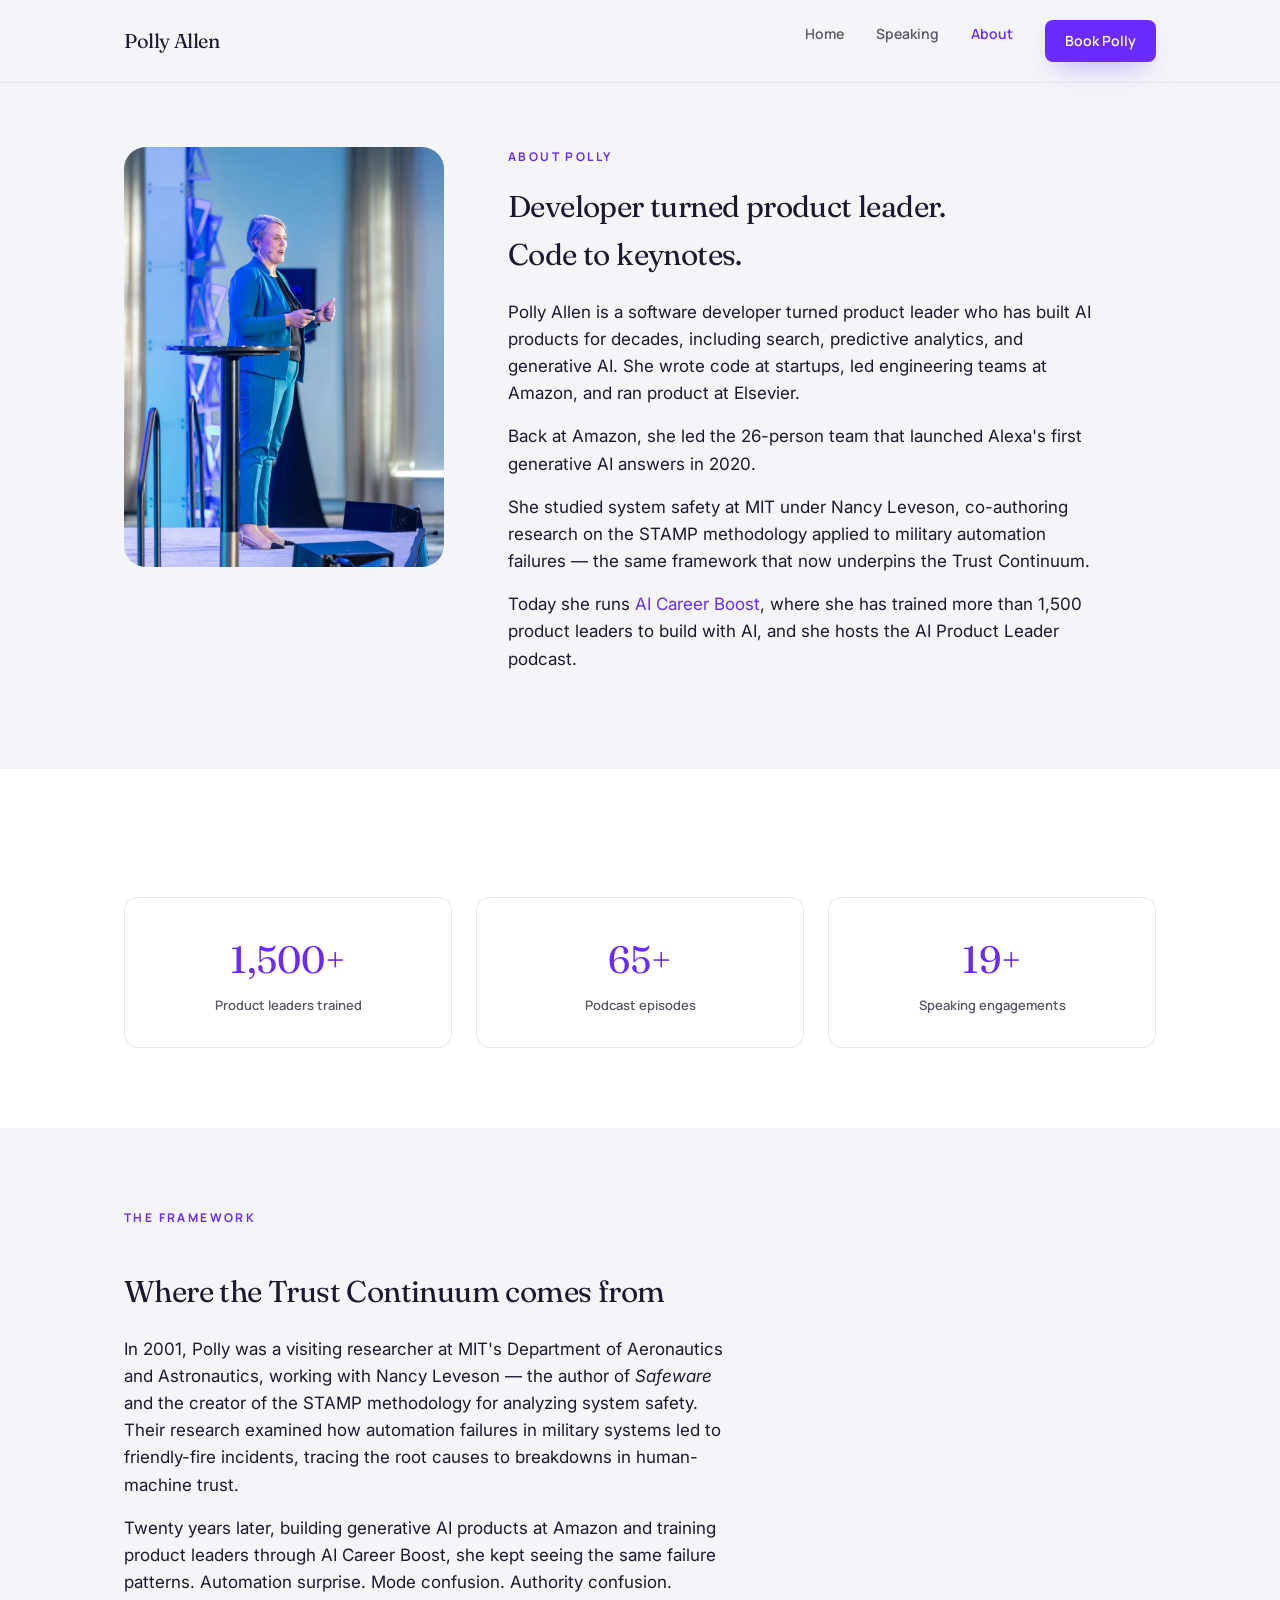
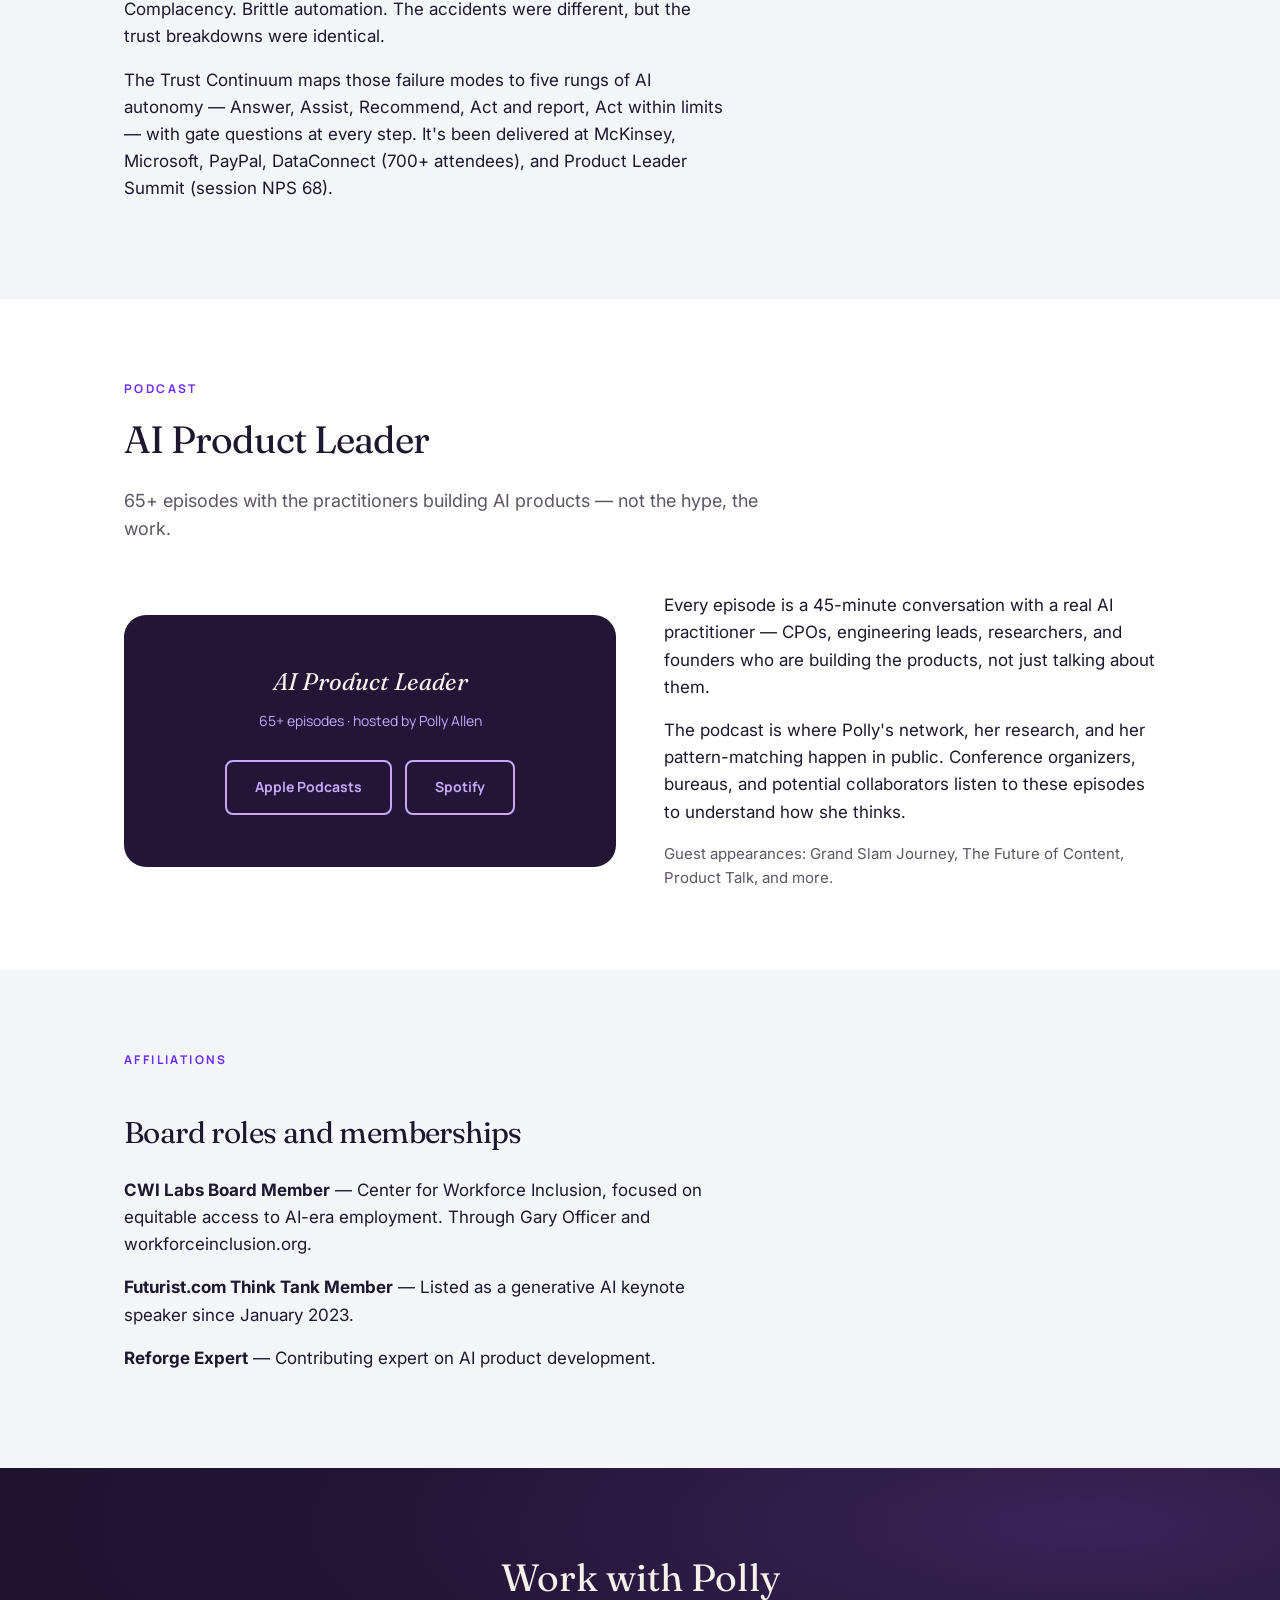
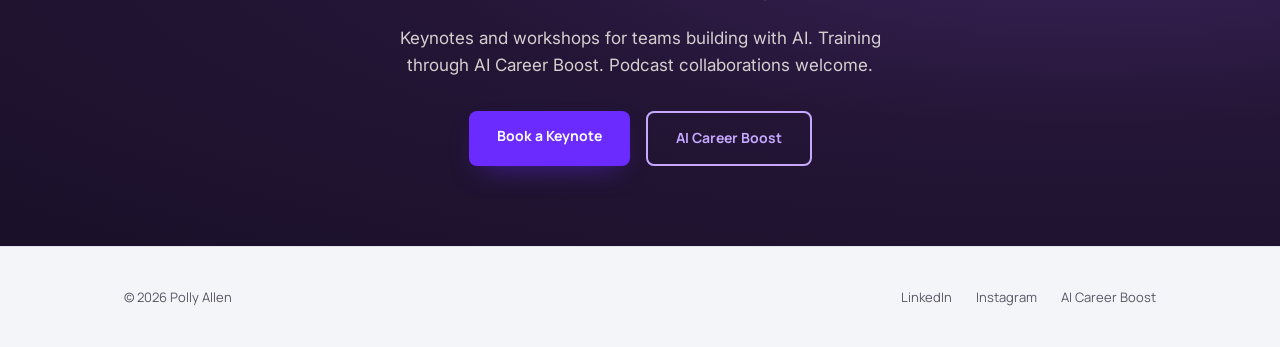
==== about.html @ 62268a63 "Initial pollymallen.com speaker site 3-page static site: Home, Speaking, About. ACB design system ad" ====
<!DOCTYPE html>
<html lang="en">
<head>
  <meta charset="UTF-8">
  <meta name="viewport" content="width=device-width, initial-scale=1.0">
  <title>About — Polly Allen</title>
  <meta name="description" content="Polly Allen: software developer turned product leader, MIT system safety researcher, Alexa AI team lead, and host of the AI Product Leader podcast.">
  <link rel="stylesheet" href="css/style.css">
</head>
<body>

  <!-- Nav -->
  <nav class="site-nav">
    <div class="wrap">
      <a href="index.html" class="site-nav__name">Polly Allen</a>
      <ul class="site-nav__links">
        <li><a href="index.html">Home</a></li>
        <li><a href="speaking.html">Speaking</a></li>
        <li><a href="about.html" class="active">About</a></li>
        <li><a href="mailto:speaking@pollymallen.com" class="btn btn-primary" style="padding:10px 20px; color:#fff;">Book Polly</a></li>
      </ul>
    </div>
  </nav>

  <!-- About hero -->
  <section class="section" style="padding-top:64px;">
    <div class="wrap">
      <div class="about-hero">
        <img src="img/polly-speaking.jpg" alt="Polly Allen" class="about-hero__photo">
        <div class="about-content">
          <p class="section__eyebrow">About Polly</p>
          <h2 style="margin-top:8px;">Developer turned product leader. <br>Code to keynotes.</h2>
          <p>Polly Allen is a software developer turned product leader who has built AI products for decades, including search, predictive analytics, and generative AI. She wrote code at startups, led engineering teams at Amazon, and ran product at Elsevier.</p>
          <p>Back at Amazon, she led the 26-person team that launched Alexa's first generative AI answers in 2020.</p>
          <p>She studied system safety at MIT under Nancy Leveson, co-authoring research on the STAMP methodology applied to military automation failures — the same framework that now underpins the Trust Continuum.</p>
          <p>Today she runs <a href="https://aicareerboost.com">AI Career Boost</a>, where she has trained more than 1,500 product leaders to build with AI, and she hosts the AI Product Leader podcast.</p>
        </div>
      </div>
    </div>
  </section>

  <!-- Credentials -->
  <section class="section section--alt">
    <div class="wrap">
      <div class="credentials-grid">
        <div class="credential">
          <div class="number">1,500+</div>
          <div class="label">Product leaders trained</div>
        </div>
        <div class="credential">
          <div class="number">65+</div>
          <div class="label">Podcast episodes</div>
        </div>
        <div class="credential">
          <div class="number">19+</div>
          <div class="label">Speaking engagements</div>
        </div>
      </div>
    </div>
  </section>

  <!-- The Trust Continuum origin -->
  <section class="section">
    <div class="wrap">
      <div class="about-content" style="max-width:720px;">
        <p class="section__eyebrow">The Framework</p>
        <h2>Where the Trust Continuum comes from</h2>
        <p>In 2001, Polly was a visiting researcher at MIT's Department of Aeronautics and Astronautics, working with Nancy Leveson — the author of <em>Safeware</em> and the creator of the STAMP methodology for analyzing system safety. Their research examined how automation failures in military systems led to friendly-fire incidents, tracing the root causes to breakdowns in human-machine trust.</p>
        <p>Twenty years later, building generative AI products at Amazon and training product leaders through AI Career Boost, she kept seeing the same failure patterns. Automation surprise. Mode confusion. Authority confusion. Complacency. Brittle automation. The accidents were different, but the trust breakdowns were identical.</p>
        <p>The Trust Continuum maps those failure modes to five rungs of AI autonomy — Answer, Assist, Recommend, Act and report, Act within limits — with gate questions at every step. It's been delivered at McKinsey, Microsoft, PayPal, DataConnect (700+ attendees), and Product Leader Summit (session NPS 68).</p>
      </div>
    </div>
  </section>

  <!-- Podcast -->
  <section class="section section--alt">
    <div class="wrap">
      <p class="section__eyebrow">Podcast</p>
      <h2>AI Product Leader</h2>
      <p class="section__lead">65+ episodes with the practitioners building AI products — not the hype, the work.</p>

      <div class="podcast-feature">
        <div class="podcast-feature__art">
          <p class="title">AI Product Leader</p>
          <p class="eps">65+ episodes · hosted by Polly Allen</p>
          <div style="margin-top:24px;">
            <a href="https://podcasts.apple.com/podcast/ai-product-leader" target="_blank" rel="noopener" class="btn btn-outline" style="margin:4px;">Apple Podcasts</a>
            <a href="https://open.spotify.com/show/ai-product-leader" target="_blank" rel="noopener" class="btn btn-outline" style="margin:4px;">Spotify</a>
          </div>
        </div>
        <div>
          <p style="margin-bottom:16px;">Every episode is a 45-minute conversation with a real AI practitioner — CPOs, engineering leads, researchers, and founders who are building the products, not just talking about them.</p>
          <p style="margin-bottom:16px;">The podcast is where Polly's network, her research, and her pattern-matching happen in public. Conference organizers, bureaus, and potential collaborators listen to these episodes to understand how she thinks.</p>
          <p style="color:var(--muted); font-size:0.9375rem;">Guest appearances: Grand Slam Journey, The Future of Content, Product Talk, and more.</p>
        </div>
      </div>
    </div>
  </section>

  <!-- Board + credentials -->
  <section class="section">
    <div class="wrap">
      <div class="about-content" style="max-width:720px;">
        <p class="section__eyebrow">Affiliations</p>
        <h2>Board roles and memberships</h2>
        <p><strong>CWI Labs Board Member</strong> — Center for Workforce Inclusion, focused on equitable access to AI-era employment. Through Gary Officer and workforceinclusion.org.</p>
        <p><strong>Futurist.com Think Tank Member</strong> — Listed as a generative AI keynote speaker since January 2023.</p>
        <p><strong>Reforge Expert</strong> — Contributing expert on AI product development.</p>
      </div>
    </div>
  </section>

  <!-- CTA -->
  <section class="cta-banner">
    <div class="wrap">
      <h2>Work with Polly</h2>
      <p>Keynotes and workshops for teams building with AI. Training through AI Career Boost. Podcast collaborations welcome.</p>
      <div class="btn-group">
        <a href="mailto:speaking@pollymallen.com" class="btn btn-primary">Book a Keynote</a>
        <a href="https://aicareerboost.com" class="btn btn-outline" target="_blank" rel="noopener">AI Career Boost</a>
      </div>
    </div>
  </section>

  <!-- Footer -->
  <footer class="site-footer">
    <div class="wrap">
      <span>&copy; 2026 Polly Allen</span>
      <ul class="site-footer__links">
        <li><a href="https://www.linkedin.com/in/pollymallen/" target="_blank" rel="noopener">LinkedIn</a></li>
        <li><a href="https://www.instagram.com/pollymallen/" target="_blank" rel="noopener">Instagram</a></li>
        <li><a href="https://aicareerboost.com" target="_blank" rel="noopener">AI Career Boost</a></li>
      </ul>
    </div>
  </footer>

</body>
</html>
---- css/style.css ----
/* ============================================================
   pollymallen.com — Speaker Site
   Uses AI Career Boost design tokens adapted for personal brand.
   ============================================================ */

@import url('https://fonts.googleapis.com/css2?family=Fraunces:ital,opsz,wght@0,9..144,300..700;1,9..144,400..600&family=Manrope:wght@400;500;600;700;800&family=Inter:wght@400;500;600&display=swap');

:root {
  --violet:        #6b2bff;
  --violet-press:  #5a1fe0;
  --lilac:         #c6a8ff;
  --apricot:       #ee8a5c;
  --plum:          #241536;
  --plum-deep:     #1a1029;
  --plum-lift:     #3a2359;
  --cream:         #f4f0ea;

  --canvas:        #f3f5f8;
  --surface:       #ffffff;
  --ink:           #1e1730;
  --muted:         #5b5566;
  --border:        #e3e6ec;

  --font-display: 'Fraunces', Georgia, serif;
  --font-ui:      'Manrope', system-ui, sans-serif;
  --font-body:    'Inter', system-ui, sans-serif;

  --shadow-cta: 0 12px 28px -12px rgba(107, 43, 255, 0.5);
  --shadow-card: 0 24px 56px -30px rgba(30, 23, 48, 0.25);

  --r-sm:   8px;
  --r-md:   14px;
  --r-lg:   22px;

  --maxw: 1080px;
}

/* ---------- Reset ---------- */
*, *::before, *::after { box-sizing: border-box; margin: 0; padding: 0; }

body {
  background: var(--canvas);
  color: var(--ink);
  font-family: var(--font-body);
  font-size: 1.0625rem;
  line-height: 1.6;
  -webkit-font-smoothing: antialiased;
}

img { max-width: 100%; height: auto; display: block; }
a { color: var(--violet); text-decoration: none; }
a:hover { color: var(--violet-press); }

.wrap { max-width: var(--maxw); margin: 0 auto; padding: 0 24px; }

/* ---------- Nav ---------- */
.site-nav {
  padding: 20px 0;
  border-bottom: 1px solid var(--border);
  background: var(--canvas);
  position: sticky;
  top: 0;
  z-index: 100;
}
.site-nav .wrap {
  display: flex;
  align-items: center;
  justify-content: space-between;
}
.site-nav__name {
  font-family: var(--font-display);
  font-size: 1.25rem;
  font-weight: 400;
  color: var(--ink);
  letter-spacing: -0.02em;
}
.site-nav__links {
  display: flex;
  gap: 32px;
  list-style: none;
}
.site-nav__links a {
  font-family: var(--font-ui);
  font-size: 0.875rem;
  font-weight: 600;
  color: var(--muted);
  transition: color 0.15s;
}
.site-nav__links a:hover,
.site-nav__links a.active { color: var(--violet); }

/* ---------- Hero (depth surface) ---------- */
.hero {
  background: radial-gradient(120% 120% at 85% 15%,
              var(--plum-lift) 0%, var(--plum) 45%, var(--plum-deep) 100%);
  color: var(--cream);
  padding: 96px 0 80px;
}
.hero__inner {
  display: grid;
  grid-template-columns: 1fr 380px;
  gap: 64px;
  align-items: center;
}
.hero__eyebrow {
  font-family: var(--font-ui);
  font-weight: 700;
  font-size: 0.75rem;
  letter-spacing: 0.2em;
  text-transform: uppercase;
  color: var(--lilac);
  margin-bottom: 16px;
}
.hero h1 {
  font-family: var(--font-display);
  font-size: 3rem;
  font-weight: 400;
  line-height: 1.15;
  letter-spacing: -0.02em;
  margin-bottom: 24px;
}
.hero h1 em {
  font-style: italic;
  color: var(--lilac);
}
.hero__sub {
  font-size: 1.125rem;
  line-height: 1.7;
  color: rgba(244, 240, 234, 0.85);
  margin-bottom: 32px;
  max-width: 540px;
}
.hero__photo {
  border-radius: var(--r-lg);
  object-fit: cover;
  width: 380px;
  height: 480px;
  box-shadow: 0 32px 64px -20px rgba(0,0,0,0.4);
}

/* ---------- Buttons ---------- */
.btn {
  display: inline-block;
  font-family: var(--font-ui);
  font-weight: 700;
  font-size: 0.875rem;
  padding: 14px 28px;
  border-radius: var(--r-sm);
  cursor: pointer;
  transition: all 0.15s;
  border: 0;
  text-decoration: none;
}
.btn-primary {
  background: var(--violet);
  color: #fff;
  box-shadow: var(--shadow-cta);
}
.btn-primary:hover { background: var(--violet-press); color: #fff; }
.btn-outline {
  background: transparent;
  color: var(--lilac);
  border: 2px solid var(--lilac);
}
.btn-outline:hover {
  background: var(--lilac);
  color: var(--plum);
}
.btn-outline-dark {
  background: transparent;
  color: var(--violet);
  border: 2px solid var(--violet);
}
.btn-outline-dark:hover {
  background: var(--violet);
  color: #fff;
}

/* ---------- Section structure ---------- */
.section {
  padding: 80px 0;
}
.section--alt {
  background: var(--surface);
}
.section__eyebrow {
  font-family: var(--font-ui);
  font-weight: 700;
  font-size: 0.75rem;
  letter-spacing: 0.2em;
  text-transform: uppercase;
  color: var(--violet);
  margin-bottom: 12px;
}
.section h2 {
  font-family: var(--font-display);
  font-size: 2.375rem;
  font-weight: 400;
  letter-spacing: -0.02em;
  margin-bottom: 16px;
}
.section__lead {
  font-size: 1.125rem;
  color: var(--muted);
  max-width: 640px;
  margin-bottom: 48px;
}

/* ---------- Logos wall ---------- */
.logos {
  padding: 56px 0;
  border-bottom: 1px solid var(--border);
}
.logos__label {
  text-align: center;
  font-family: var(--font-ui);
  font-weight: 700;
  font-size: 0.6875rem;
  letter-spacing: 0.15em;
  text-transform: uppercase;
  color: var(--muted);
  margin-bottom: 32px;
}
.logos__grid {
  display: flex;
  flex-wrap: wrap;
  justify-content: center;
  gap: 40px 48px;
  align-items: center;
}
.logos__grid span {
  font-family: var(--font-ui);
  font-weight: 700;
  font-size: 0.9375rem;
  color: var(--muted);
  opacity: 0.7;
  white-space: nowrap;
}

/* ---------- Quotes ---------- */
.quotes-grid {
  display: grid;
  grid-template-columns: repeat(2, 1fr);
  gap: 32px;
}
.quote-card {
  background: var(--surface);
  border: 1px solid var(--border);
  border-radius: var(--r-md);
  padding: 32px;
}
.quote-card blockquote {
  font-family: var(--font-display);
  font-size: 1.125rem;
  font-style: italic;
  line-height: 1.6;
  color: var(--ink);
  margin-bottom: 16px;
}
.quote-card cite {
  font-family: var(--font-ui);
  font-size: 0.8125rem;
  font-style: normal;
  color: var(--muted);
}

/* ---------- Reel section ---------- */
.reel-section {
  background: radial-gradient(120% 120% at 85% 15%,
              var(--plum-lift) 0%, var(--plum) 45%, var(--plum-deep) 100%);
  color: var(--cream);
  padding: 80px 0;
}
.reel-placeholder {
  background: rgba(255,255,255,0.06);
  border: 2px dashed rgba(198, 168, 255, 0.3);
  border-radius: var(--r-lg);
  padding: 80px 40px;
  text-align: center;
  max-width: 720px;
  margin: 0 auto;
}
.reel-placeholder p {
  font-family: var(--font-ui);
  font-size: 0.875rem;
  color: var(--lilac);
  opacity: 0.7;
}
.reel-placeholder .reel-title {
  font-family: var(--font-display);
  font-size: 1.5rem;
  color: var(--cream);
  margin-bottom: 8px;
  opacity: 1;
}

/* ---------- Speaking table ---------- */
.engagements-table {
  width: 100%;
  border-collapse: collapse;
  font-size: 0.9375rem;
}
.engagements-table thead {
  font-family: var(--font-ui);
  font-weight: 700;
  font-size: 0.75rem;
  letter-spacing: 0.1em;
  text-transform: uppercase;
  color: var(--muted);
  text-align: left;
}
.engagements-table th {
  padding: 12px 16px;
  border-bottom: 2px solid var(--border);
}
.engagements-table td {
  padding: 14px 16px;
  border-bottom: 1px solid var(--border);
  vertical-align: top;
}
.engagements-table tbody tr:hover {
  background: rgba(107, 43, 255, 0.03);
}
.engagements-table .highlight {
  font-weight: 600;
}

/* ---------- Talk cards ---------- */
.talks-grid {
  display: grid;
  grid-template-columns: repeat(2, 1fr);
  gap: 32px;
}
.talk-card {
  background: var(--surface);
  border: 1px solid var(--border);
  border-radius: var(--r-md);
  padding: 36px;
}
.talk-card h3 {
  font-family: var(--font-display);
  font-size: 1.375rem;
  font-weight: 400;
  margin-bottom: 8px;
}
.talk-card .audience {
  font-family: var(--font-ui);
  font-weight: 600;
  font-size: 0.75rem;
  letter-spacing: 0.1em;
  text-transform: uppercase;
  color: var(--violet);
  margin-bottom: 12px;
}
.talk-card p {
  color: var(--muted);
  font-size: 0.9375rem;
}

/* ---------- About page ---------- */
.about-hero {
  display: grid;
  grid-template-columns: 320px 1fr;
  gap: 64px;
  align-items: start;
}
.about-hero__photo {
  border-radius: var(--r-lg);
  object-fit: cover;
  width: 320px;
  height: 420px;
}
.about-content h2 {
  font-family: var(--font-display);
  font-size: 1.875rem;
  font-weight: 400;
  margin-bottom: 20px;
  margin-top: 40px;
}
.about-content h2:first-child { margin-top: 0; }
.about-content p { margin-bottom: 16px; max-width: 600px; }

.credentials-grid {
  display: grid;
  grid-template-columns: repeat(3, 1fr);
  gap: 24px;
  margin-top: 48px;
}
.credential {
  text-align: center;
  padding: 32px 20px;
  background: var(--surface);
  border: 1px solid var(--border);
  border-radius: var(--r-md);
}
.credential .number {
  font-family: var(--font-display);
  font-size: 2.375rem;
  color: var(--violet);
  margin-bottom: 4px;
}
.credential .label {
  font-family: var(--font-ui);
  font-size: 0.8125rem;
  font-weight: 600;
  color: var(--muted);
}

/* ---------- Podcast ---------- */
.podcast-feature {
  display: grid;
  grid-template-columns: 1fr 1fr;
  gap: 48px;
  align-items: center;
}
.podcast-feature__art {
  background: var(--plum);
  border-radius: var(--r-lg);
  padding: 48px;
  text-align: center;
  color: var(--cream);
}
.podcast-feature__art .title {
  font-family: var(--font-display);
  font-size: 1.5rem;
  font-style: italic;
  margin-bottom: 8px;
}
.podcast-feature__art .eps {
  font-family: var(--font-ui);
  font-size: 0.875rem;
  color: var(--lilac);
}

/* ---------- CTA banner ---------- */
.cta-banner {
  background: radial-gradient(120% 120% at 85% 15%,
              var(--plum-lift) 0%, var(--plum) 45%, var(--plum-deep) 100%);
  color: var(--cream);
  padding: 80px 0;
  text-align: center;
}
.cta-banner h2 {
  font-family: var(--font-display);
  font-size: 2.375rem;
  font-weight: 400;
  margin-bottom: 16px;
  color: var(--cream);
}
.cta-banner p {
  color: rgba(244, 240, 234, 0.85);
  margin-bottom: 32px;
  max-width: 520px;
  margin-left: auto;
  margin-right: auto;
}
.cta-banner .btn-group {
  display: flex;
  gap: 16px;
  justify-content: center;
}

/* ---------- Footer ---------- */
.site-footer {
  padding: 40px 0;
  border-top: 1px solid var(--border);
  font-family: var(--font-ui);
  font-size: 0.8125rem;
  color: var(--muted);
}
.site-footer .wrap {
  display: flex;
  justify-content: space-between;
  align-items: center;
}
.site-footer__links {
  display: flex;
  gap: 24px;
  list-style: none;
}
.site-footer__links a { color: var(--muted); }
.site-footer__links a:hover { color: var(--violet); }

/* ---------- Stage photo (full-width) ---------- */
.stage-photo {
  width: 100%;
  height: 400px;
  object-fit: cover;
  object-position: center 30%;
}

/* ---------- Responsive ---------- */
@media (max-width: 768px) {
  .hero__inner {
    grid-template-columns: 1fr;
    gap: 40px;
  }
  .hero__photo {
    width: 100%;
    height: 360px;
    order: -1;
  }
  .hero h1 { font-size: 2.25rem; }
  .quotes-grid { grid-template-columns: 1fr; }
  .talks-grid { grid-template-columns: 1fr; }
  .about-hero {
    grid-template-columns: 1fr;
    gap: 32px;
  }
  .about-hero__photo {
    width: 100%;
    height: 360px;
  }
  .credentials-grid { grid-template-columns: 1fr; }
  .podcast-feature { grid-template-columns: 1fr; }
  .site-nav__links { gap: 20px; }
  .cta-banner .btn-group { flex-direction: column; align-items: center; }
  .engagements-table { font-size: 0.8125rem; }
  .engagements-table th,
  .engagements-table td { padding: 10px 8px; }
  .section h2 { font-size: 1.875rem; }
}
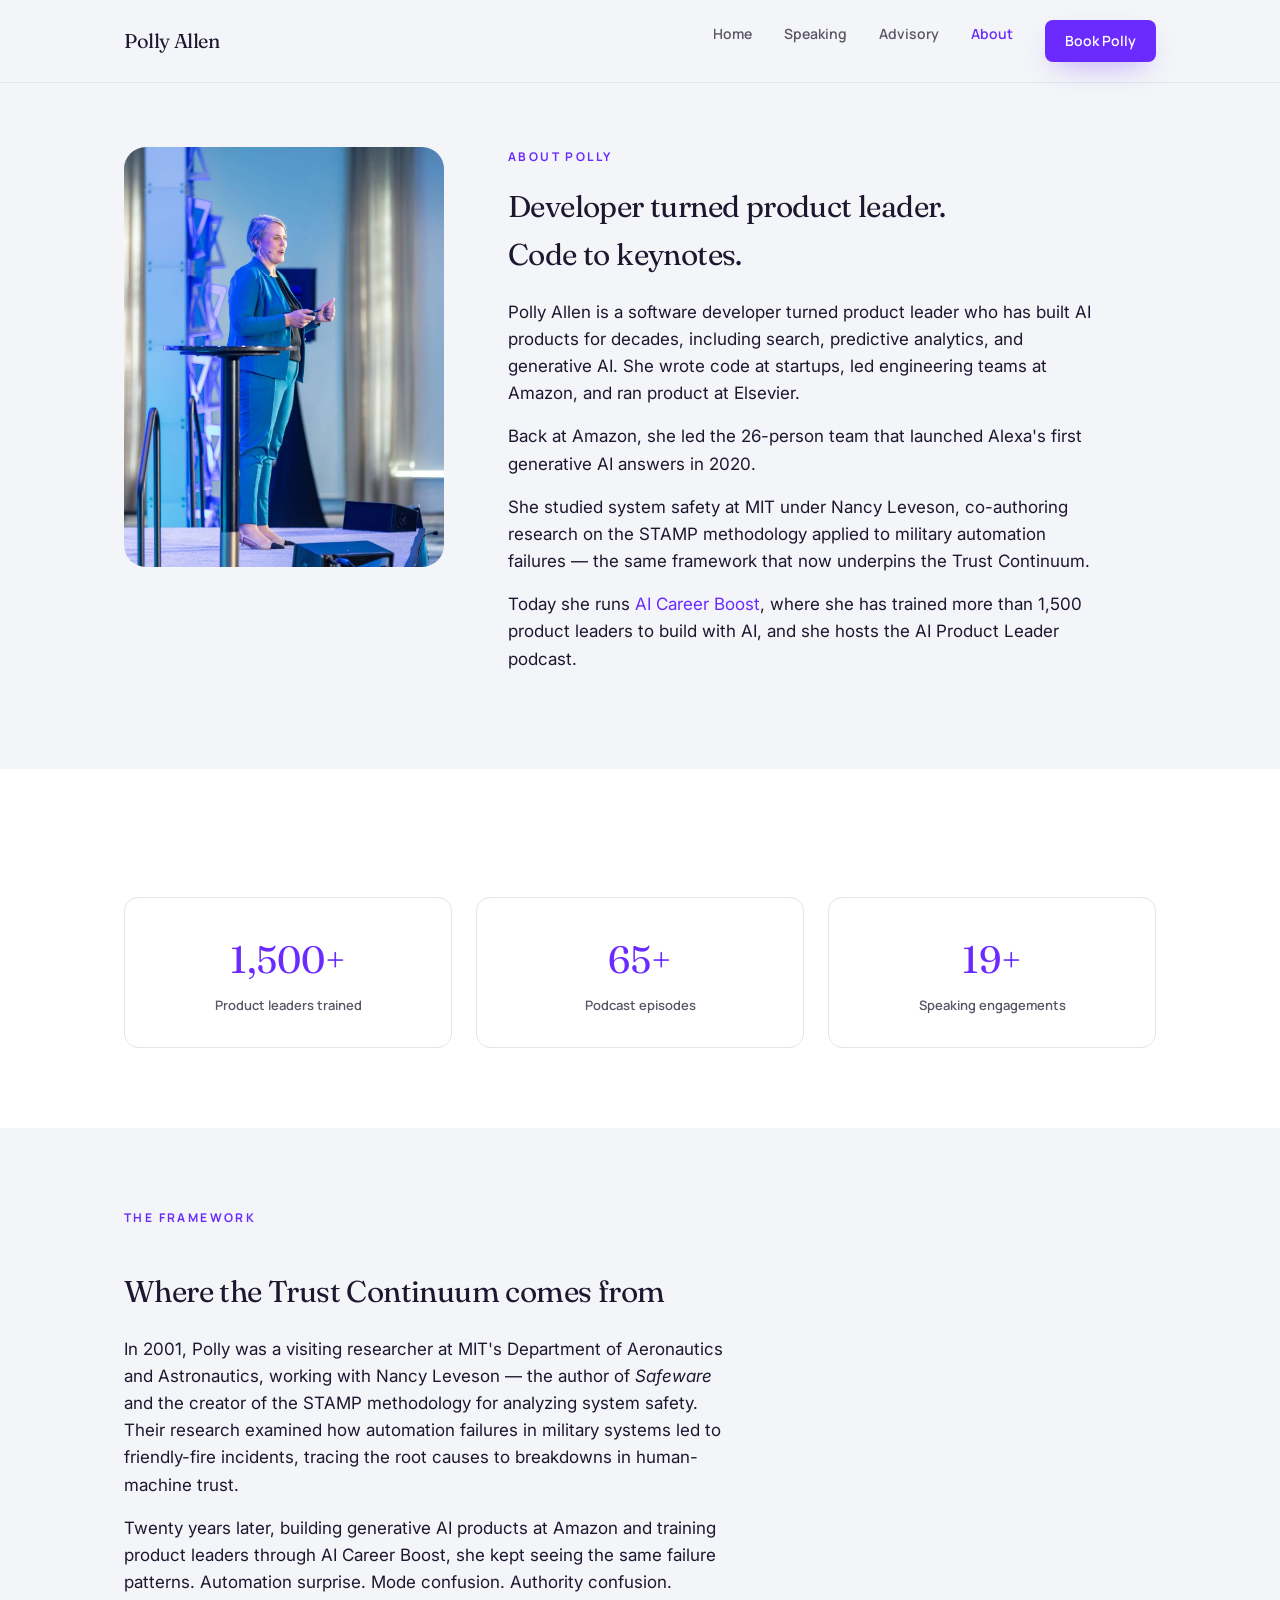
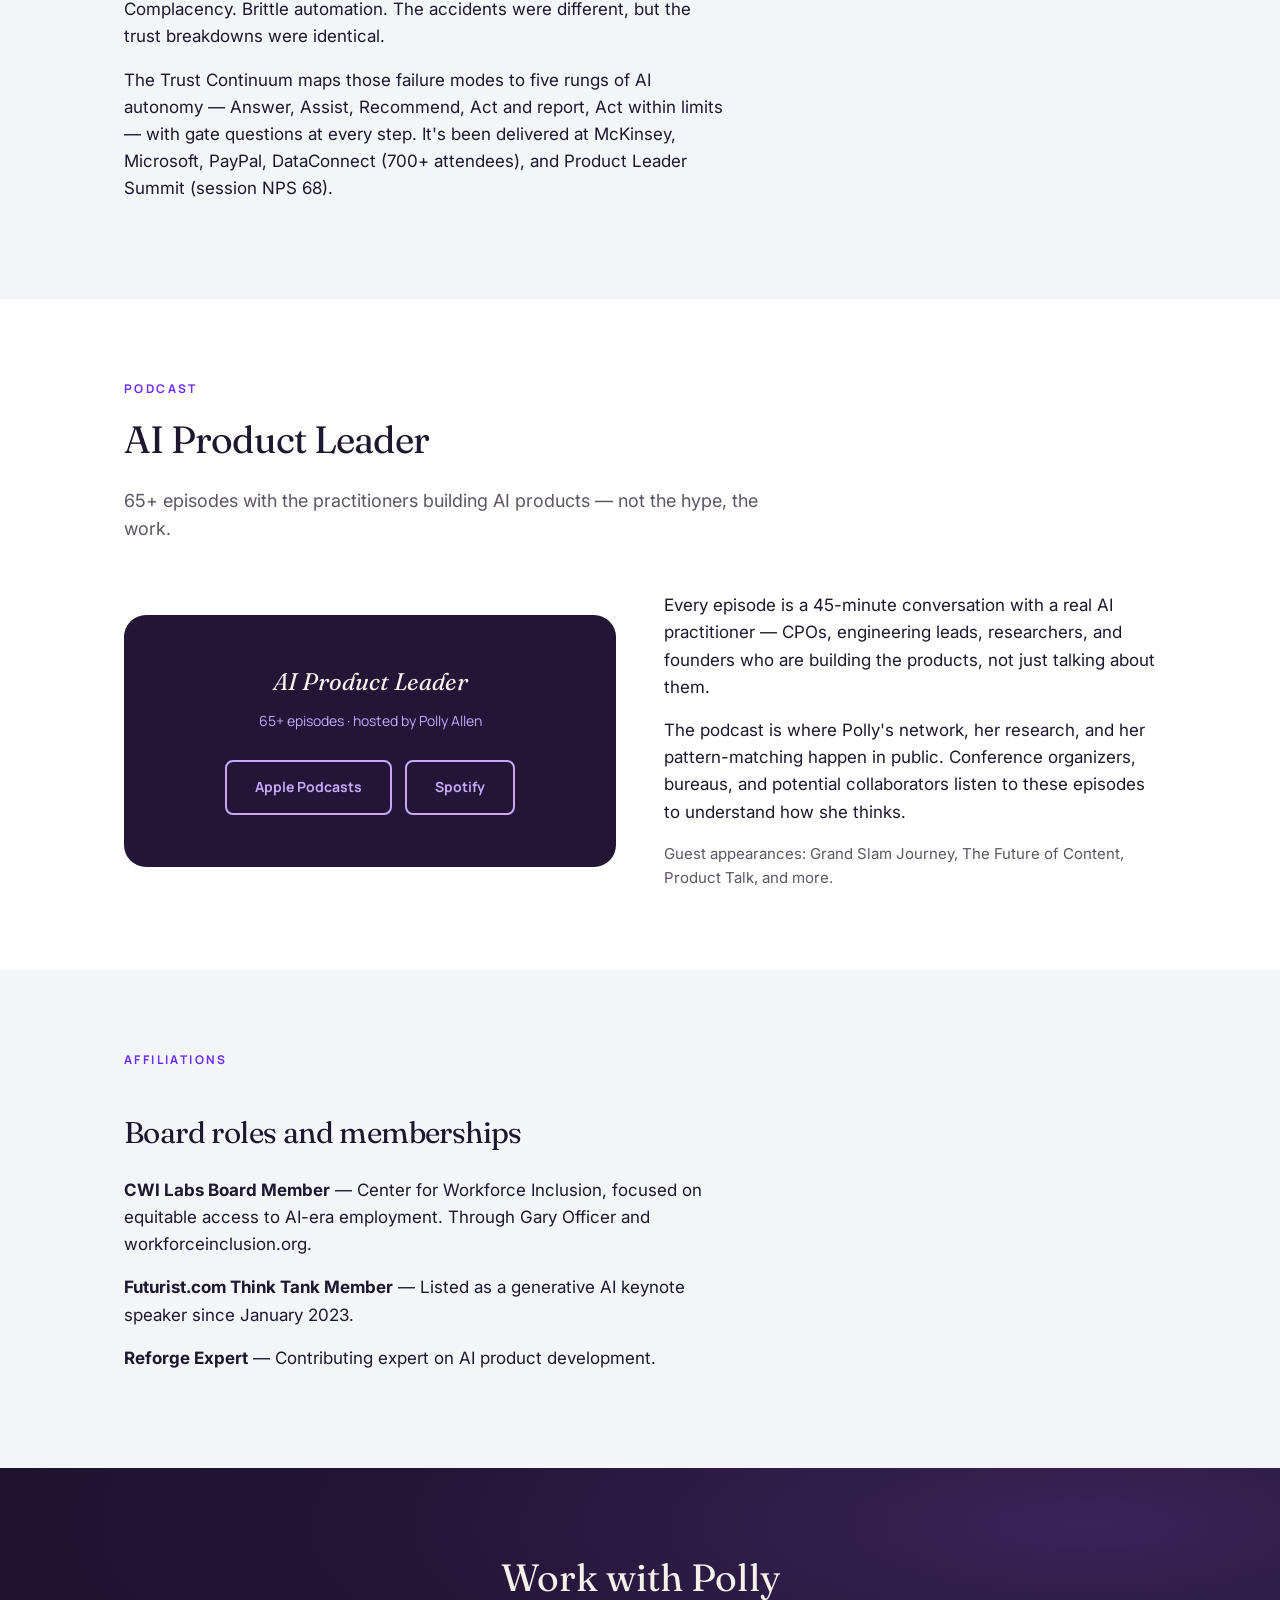
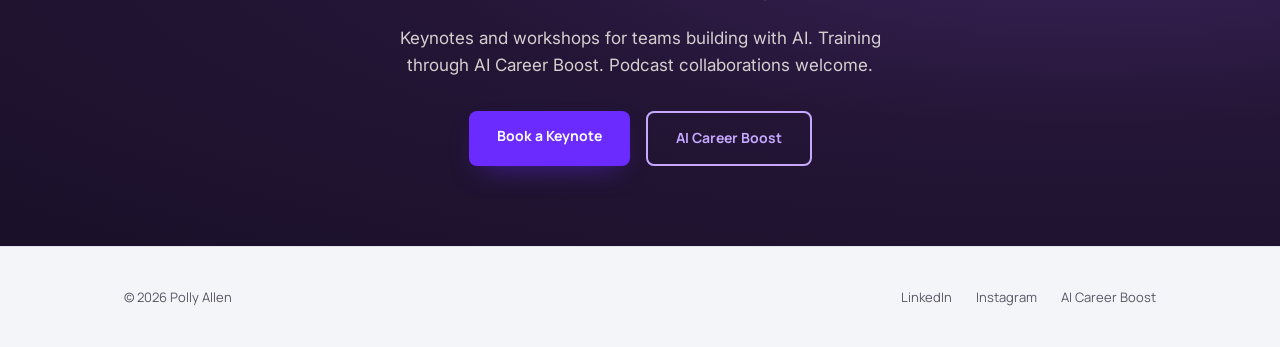
==== commit 59ed0874: "Hero: swap to stage close-up, text-right layout; add Advisory page - Hero image changed from polly-a" ====
--- a/about.html
+++ b/about.html
@@ -16,6 +16,7 @@
       <ul class="site-nav__links">
         <li><a href="index.html">Home</a></li>
         <li><a href="speaking.html">Speaking</a></li>
+        <li><a href="advisory.html">Advisory</a></li>
         <li><a href="about.html" class="active">About</a></li>
         <li><a href="mailto:speaking@pollymallen.com" class="btn btn-primary" style="padding:10px 20px; color:#fff;">Book Polly</a></li>
       </ul>
--- a/css/style.css
+++ b/css/style.css
@@ -89,18 +89,37 @@
 .site-nav__links a:hover,
 .site-nav__links a.active { color: var(--violet); }
 
-/* ---------- Hero (depth surface) ---------- */
+/* ---------- Hero (full-width image) ---------- */
 .hero {
-  background: radial-gradient(120% 120% at 85% 15%,
-              var(--plum-lift) 0%, var(--plum) 45%, var(--plum-deep) 100%);
+  position: relative;
+  min-height: 85vh;
+  display: flex;
+  align-items: center;
+  background: url('../img/polly-stage.jpg') 30% center / cover no-repeat;
   color: var(--cream);
-  padding: 96px 0 80px;
-}
-.hero__inner {
-  display: grid;
-  grid-template-columns: 1fr 380px;
-  gap: 64px;
-  align-items: center;
+}
+.hero::after {
+  content: '';
+  position: absolute;
+  inset: 0;
+  background: linear-gradient(
+    to right,
+    rgba(36, 21, 54, 0.05) 0%,
+    rgba(36, 21, 54, 0.3) 35%,
+    rgba(36, 21, 54, 0.85) 55%,
+    rgba(26, 16, 41, 0.95) 75%
+  );
+}
+.hero__content {
+  position: relative;
+  z-index: 1;
+  width: 100%;
+  padding: 0 clamp(24px, 5vw, 80px);
+  display: flex;
+  justify-content: flex-end;
+}
+.hero__text {
+  max-width: 480px;
 }
 .hero__eyebrow {
   font-family: var(--font-ui);
@@ -113,11 +132,13 @@
 }
 .hero h1 {
   font-family: var(--font-display);
-  font-size: 3rem;
-  font-weight: 400;
-  line-height: 1.15;
+  font-size: 3.5rem;
+  font-weight: 400;
+  line-height: 1.12;
   letter-spacing: -0.02em;
   margin-bottom: 24px;
+  max-width: 700px;
+  text-shadow: 0 2px 20px rgba(26, 16, 41, 0.6);
 }
 .hero h1 em {
   font-style: italic;
@@ -126,16 +147,9 @@
 .hero__sub {
   font-size: 1.125rem;
   line-height: 1.7;
-  color: rgba(244, 240, 234, 0.85);
+  color: rgba(244, 240, 234, 0.9);
   margin-bottom: 32px;
-  max-width: 540px;
-}
-.hero__photo {
-  border-radius: var(--r-lg);
-  object-fit: cover;
-  width: 380px;
-  height: 480px;
-  box-shadow: 0 32px 64px -20px rgba(0,0,0,0.4);
+  max-width: 560px;
 }
 
 /* ---------- Buttons ---------- */
@@ -432,6 +446,43 @@
   color: var(--lilac);
 }
 
+/* ---------- Advisory steps ---------- */
+.advisory-steps {
+  display: flex;
+  flex-direction: column;
+  gap: 32px;
+  margin-top: 48px;
+  max-width: 640px;
+}
+.advisory-step {
+  display: flex;
+  gap: 24px;
+  align-items: flex-start;
+}
+.advisory-step__number {
+  flex-shrink: 0;
+  width: 48px;
+  height: 48px;
+  border-radius: 50%;
+  background: var(--violet);
+  color: #fff;
+  font-family: var(--font-display);
+  font-size: 1.25rem;
+  display: flex;
+  align-items: center;
+  justify-content: center;
+}
+.advisory-step h3 {
+  font-family: var(--font-display);
+  font-size: 1.25rem;
+  font-weight: 400;
+  margin-bottom: 8px;
+}
+.advisory-step p {
+  color: var(--muted);
+  font-size: 0.9375rem;
+}
+
 /* ---------- CTA banner ---------- */
 .cta-banner {
   background: radial-gradient(120% 120% at 85% 15%,
@@ -491,16 +542,31 @@
 
 /* ---------- Responsive ---------- */
 @media (max-width: 768px) {
-  .hero__inner {
-    grid-template-columns: 1fr;
-    gap: 40px;
+  .hero {
+    min-height: auto;
+    aspect-ratio: 9/16;
+    max-height: 100svh;
+    align-items: flex-end;
+    background-position: 32% 18%;
+    background-size: 220% auto;
   }
-  .hero__photo {
-    width: 100%;
-    height: 360px;
-    order: -1;
+  .hero::after {
+    background: linear-gradient(
+      to top,
+      rgba(26, 16, 41, 0.97) 0%,
+      rgba(36, 21, 54, 0.95) 30%,
+      rgba(36, 21, 54, 0.75) 50%,
+      rgba(36, 21, 54, 0.15) 70%,
+      rgba(36, 21, 54, 0.0) 80%
+    );
   }
-  .hero h1 { font-size: 2.25rem; }
+  .hero__content {
+    justify-content: flex-start;
+    padding-bottom: 32px;
+  }
+  .hero__text { max-width: 100%; }
+  .hero h1 { font-size: 2rem; }
+  .hero__sub { font-size: 1rem; }
   .quotes-grid { grid-template-columns: 1fr; }
   .talks-grid { grid-template-columns: 1fr; }
   .about-hero {
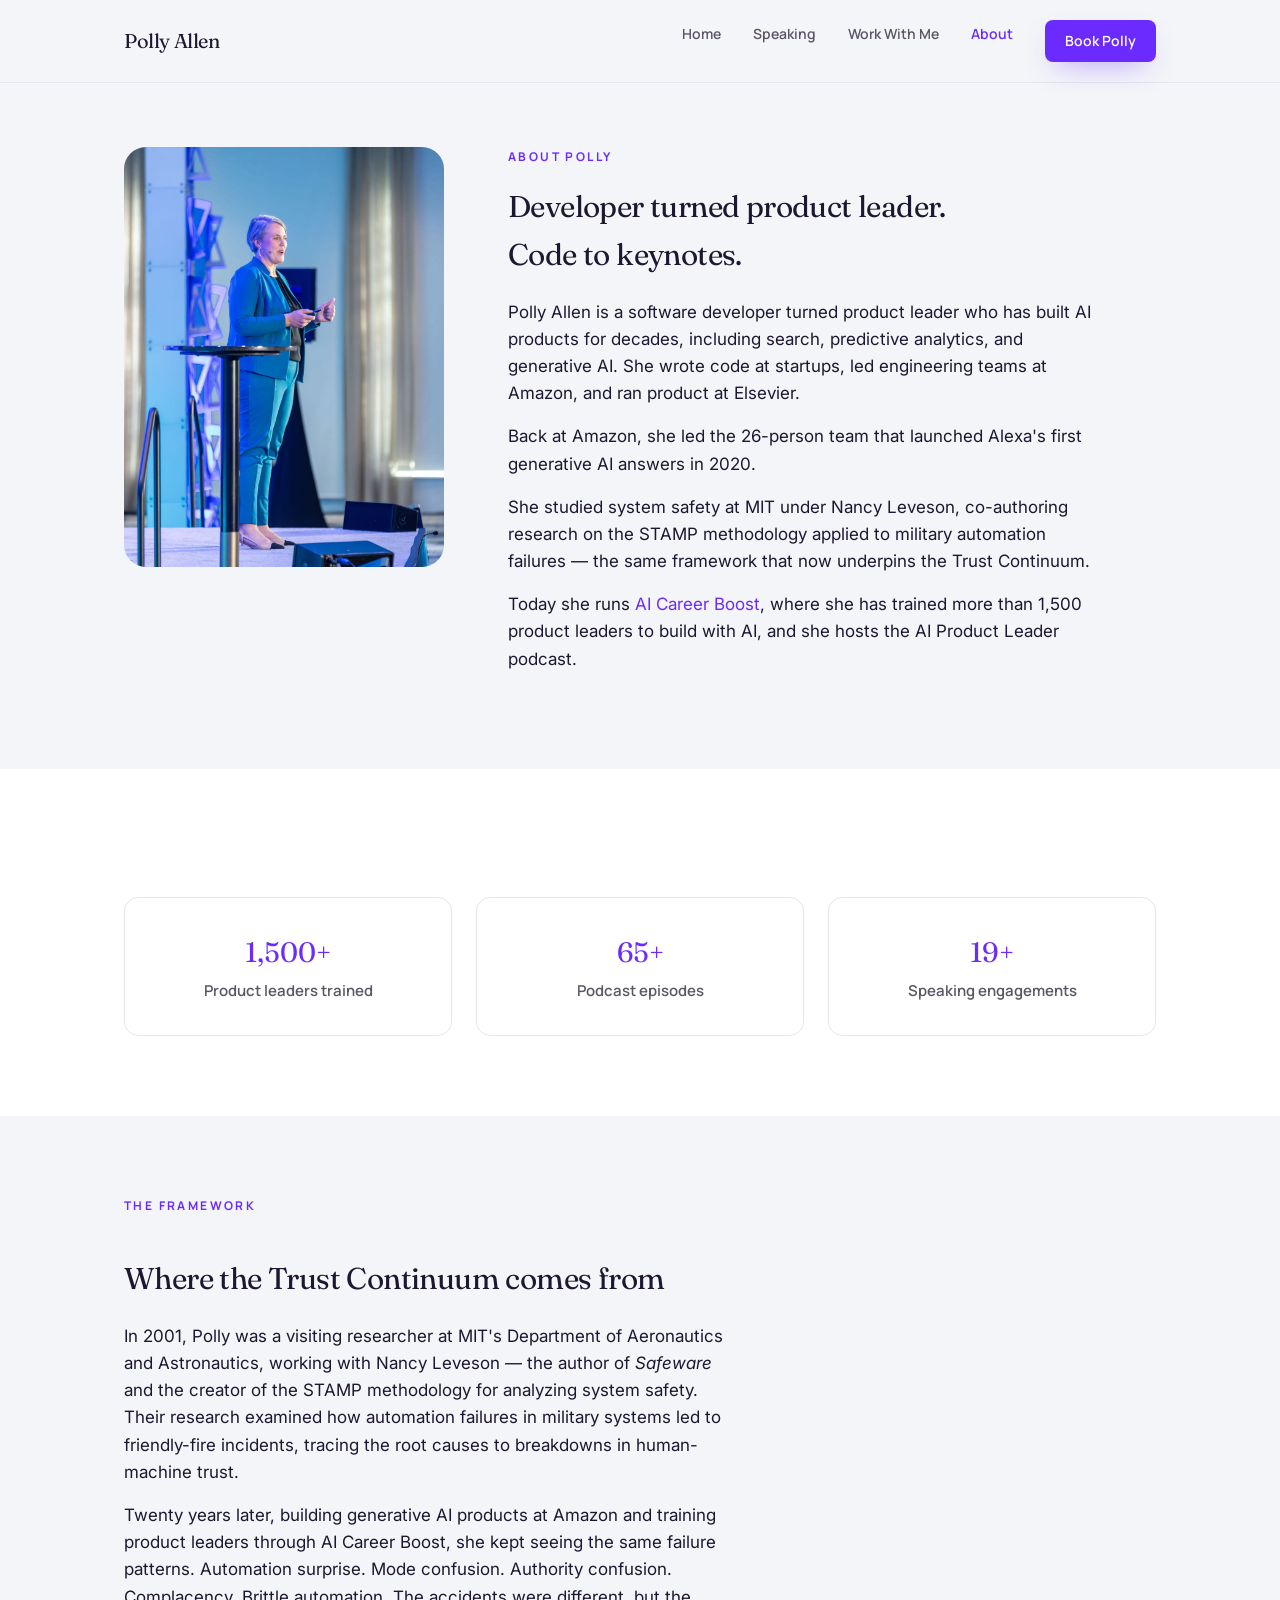
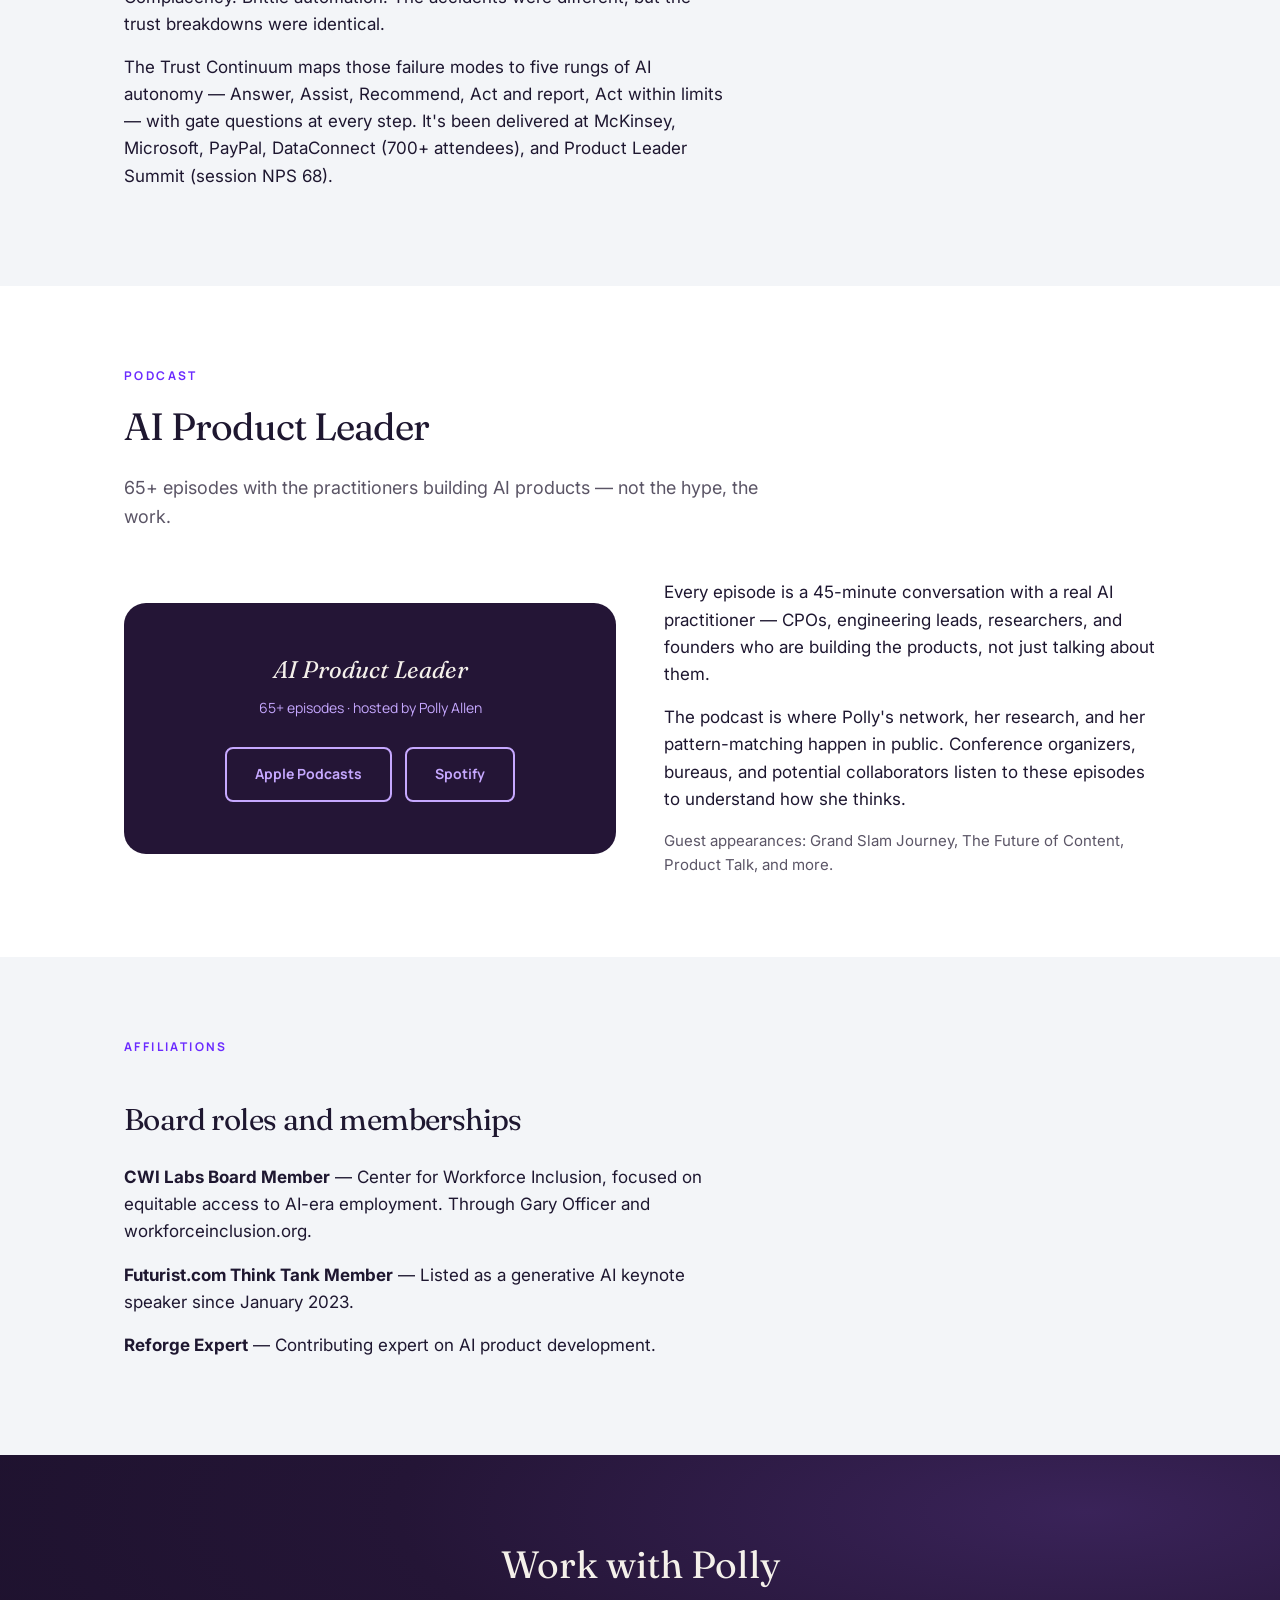
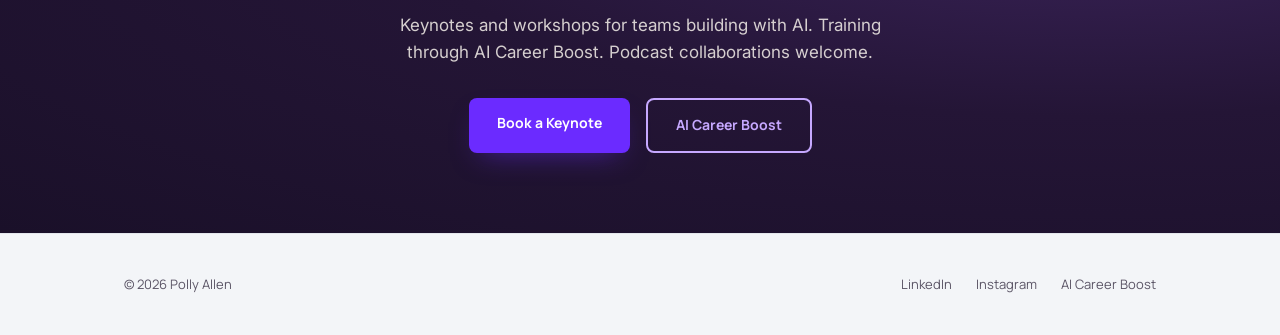
==== commit 44f8e750: "Add /work page (consulting + intensives); nav Advisory → Work With Me Co-Authored-By: Claude Opus 4." ====
--- a/about.html
+++ b/about.html
@@ -16,7 +16,7 @@
       <ul class="site-nav__links">
         <li><a href="index.html">Home</a></li>
         <li><a href="speaking.html">Speaking</a></li>
-        <li><a href="advisory.html">Advisory</a></li>
+        <li><a href="work.html">Work With Me</a></li>
         <li><a href="about.html" class="active">About</a></li>
         <li><a href="mailto:speaking@pollymallen.com" class="btn btn-primary" style="padding:10px 20px; color:#fff;">Book Polly</a></li>
       </ul>
--- a/css/style.css
+++ b/css/style.css
@@ -538,6 +538,28 @@
   height: 400px;
   object-fit: cover;
   object-position: center 30%;
+}
+
+/* ---------- Work page ---------- */
+.work-offering { max-width: 720px; }
+.work-details { display: flex; flex-direction: column; gap: 28px; }
+.work-detail h4 {
+  font-family: var(--font-display);
+  font-size: 1.125rem;
+  font-weight: 400;
+  margin-bottom: 8px;
+}
+.work-detail p { color: var(--muted); font-size: 0.9375rem; }
+.credentials-grid .number {
+  font-family: var(--font-display);
+  font-size: 1.75rem;
+  font-weight: 400;
+  color: var(--violet);
+}
+.credentials-grid .label {
+  font-size: 0.9375rem;
+  color: var(--muted);
+  margin-top: 4px;
 }
 
 /* ---------- Responsive ---------- */
